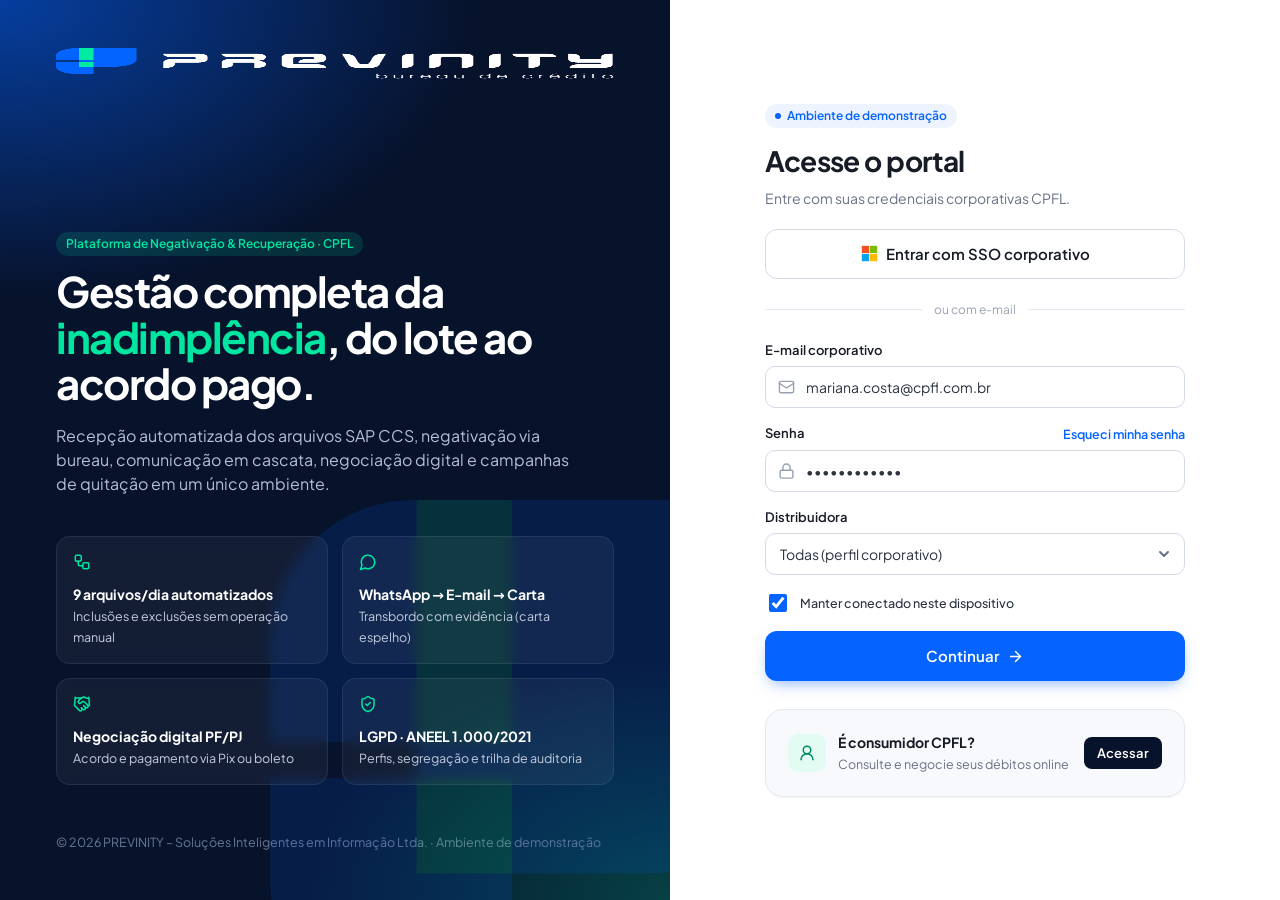
==== index.html @ edb1a4ec "Protótipo de telas Previnity · Plataforma de negativação e negociação CPFL Co-authored-by: Cursor <c" ====
<!doctype html>
<html lang="pt-BR">
<head>
  <meta charset="utf-8">
  <meta name="viewport" content="width=device-width, initial-scale=1">
  <title>Previnity · Portal de Gestão CPFL</title>
  <link rel="icon" href="assets/img/simbolo.png">
  <link rel="stylesheet" href="assets/css/styles.css">
</head>
<body>
  <main class="auth">
    <section class="auth-hero">
      <img class="shape" src="assets/img/simbolo.png" alt="">
      <img src="assets/img/logo-branco.png" alt="Previnity" style="height:34px;width:auto">
      <div style="margin-top:auto;padding-top:48px">
        <span class="badge badge-green no-dot" style="background:rgba(0,229,160,.14);color:var(--green)">Plataforma de Negativação &amp; Recuperação · CPFL</span>
        <h1 class="mt-2">Gestão completa da <em>inadimplência</em>, do lote ao acordo pago.</h1>
        <p class="lead">Recepção automatizada dos arquivos SAP CCS, negativação via bureau, comunicação em cascata, negociação digital e campanhas de quitação em um único ambiente.</p>
        <div class="auth-feats">
          <div class="auth-feat"><i data-lucide="workflow"></i><strong>9 arquivos/dia automatizados</strong><span>Inclusões e exclusões sem operação manual</span></div>
          <div class="auth-feat"><i data-lucide="message-circle"></i><strong>WhatsApp → E-mail → Carta</strong><span>Transbordo com evidência (carta espelho)</span></div>
          <div class="auth-feat"><i data-lucide="handshake"></i><strong>Negociação digital PF/PJ</strong><span>Acordo e pagamento via Pix ou boleto</span></div>
          <div class="auth-feat"><i data-lucide="shield-check"></i><strong>LGPD · ANEEL 1.000/2021</strong><span>Perfis, segregação e trilha de auditoria</span></div>
        </div>
      </div>
      <p class="small" style="margin-top:48px;color:#6b7894">© 2026 PREVINITY – Soluções Inteligentes em Informação Ltda. · Ambiente de demonstração</p>
    </section>

    <section class="auth-form">
      <div class="auth-card">
        <div id="step-login">
          <span class="badge badge-blue">Ambiente de demonstração</span>
          <h2 class="mt-2">Acesse o portal</h2>
          <p class="muted mt-1">Entre com suas credenciais corporativas CPFL.</p>

          <button class="btn btn-outline btn-block btn-lg mt-3" type="button" data-sso>
            <svg width="18" height="18" viewBox="0 0 21 21"><rect x="1" y="1" width="9" height="9" fill="#f25022"/><rect x="11" y="1" width="9" height="9" fill="#7fba00"/><rect x="1" y="11" width="9" height="9" fill="#00a4ef"/><rect x="11" y="11" width="9" height="9" fill="#ffb900"/></svg>
            Entrar com SSO corporativo
          </button>
          <div class="divider">ou com e-mail</div>

          <form id="login-form" class="stack" style="gap:16px">
            <div class="field">
              <label for="email">E-mail corporativo</label>
              <div class="input-icon"><i data-lucide="mail"></i><input class="input" id="email" type="email" value="mariana.costa@cpfl.com.br" required></div>
            </div>
            <div class="field">
              <div class="row-between"><label for="pwd">Senha</label><a href="#" class="small" style="font-weight:600">Esqueci minha senha</a></div>
              <div class="input-icon"><i data-lucide="lock"></i><input class="input" id="pwd" type="password" value="demonstracao" required></div>
            </div>
            <div class="field">
              <label for="dist">Distribuidora</label>
              <select class="select" id="dist">
                <option>Todas (perfil corporativo)</option>
                <option>CPFL Paulista</option>
                <option>CPFL Piratininga</option>
                <option>CPFL Santa Cruz</option>
                <option>RGE</option>
              </select>
            </div>
            <label class="check small"><input type="checkbox" checked> Manter conectado neste dispositivo</label>
            <button class="btn btn-primary btn-block btn-lg" type="submit">Continuar <i data-lucide="arrow-right"></i></button>
          </form>
        </div>

        <div id="step-mfa" class="hide">
          <button class="btn btn-ghost btn-sm" type="button" data-back style="margin-left:-12px"><i data-lucide="arrow-left"></i> Voltar</button>
          <div class="ico-box mt-2" style="width:52px;height:52px;border-radius:14px"><i data-lucide="smartphone"></i></div>
          <h2 class="mt-2">Verificação em 2 etapas</h2>
          <p class="muted mt-1">Digite o código de 6 dígitos enviado ao seu autenticador.</p>
          <form id="mfa-form" class="mt-3">
            <div class="row" style="gap:10px" id="otp">
              <input class="input" maxlength="1" inputmode="numeric" style="text-align:center;font-size:20px;font-weight:700;height:54px">
              <input class="input" maxlength="1" inputmode="numeric" style="text-align:center;font-size:20px;font-weight:700;height:54px">
              <input class="input" maxlength="1" inputmode="numeric" style="text-align:center;font-size:20px;font-weight:700;height:54px">
              <input class="input" maxlength="1" inputmode="numeric" style="text-align:center;font-size:20px;font-weight:700;height:54px">
              <input class="input" maxlength="1" inputmode="numeric" style="text-align:center;font-size:20px;font-weight:700;height:54px">
              <input class="input" maxlength="1" inputmode="numeric" style="text-align:center;font-size:20px;font-weight:700;height:54px">
            </div>
            <button class="btn btn-primary btn-block btn-lg mt-3" type="submit">Verificar e entrar</button>
            <p class="small muted mt-2" style="text-align:center">Não recebeu? <a href="#" style="font-weight:600">Reenviar código</a></p>
          </form>
        </div>

        <div class="card card-pad mt-4" style="background:var(--surface-2)">
          <div class="row">
            <div class="ico-box green"><i data-lucide="user-round"></i></div>
            <div class="grow" style="flex:1">
              <strong class="strong" style="display:block">É consumidor CPFL?</strong>
              <span class="small muted">Consulte e negocie seus débitos online</span>
            </div>
            <a class="btn btn-sm btn-dark" href="negociar.html">Acessar</a>
          </div>
        </div>
      </div>
    </section>
  </main>

  <script src="assets/vendor/lucide.min.js"></script>
  <script>
    lucide.createIcons();
    const login = document.getElementById('step-login');
    const mfa = document.getElementById('step-mfa');
    const showMfa = () => { login.classList.add('hide'); mfa.classList.remove('hide'); mfa.querySelector('input').focus(); };
    document.getElementById('login-form').addEventListener('submit', e => { e.preventDefault(); showMfa(); });
    document.querySelector('[data-sso]').addEventListener('click', showMfa);
    document.querySelector('[data-back]').addEventListener('click', () => { mfa.classList.add('hide'); login.classList.remove('hide'); });
    const otp = [...document.querySelectorAll('#otp input')];
    otp.forEach((el, i) => el.addEventListener('input', () => { if (el.value && otp[i + 1]) otp[i + 1].focus(); }));
    document.getElementById('mfa-form').addEventListener('submit', e => { e.preventDefault(); location.href = 'app.html#/dashboard'; });
  </script>
</body>
</html>
---- assets/css/styles.css ----
@font-face {
  font-family: "Jakarta";
  src: url("../fonts/jakarta.woff2") format("woff2");
  font-weight: 200 800;
  font-display: swap;
  unicode-range: U+0000-00FF, U+0131, U+0152-0153, U+02BB-02BC, U+02C6, U+02DA, U+02DC, U+2000-206F, U+20AC, U+2122, U+2191, U+2193, U+2212, U+2215, U+FEFF, U+FFFD;
}
@font-face {
  font-family: "Jakarta";
  src: url("../fonts/jakarta-ext.woff2") format("woff2");
  font-weight: 200 800;
  font-display: swap;
  unicode-range: U+0100-024F, U+0259, U+1E00-1EFF, U+2020, U+20A0-20AB, U+20AD-20CF, U+2113, U+2C60-2C7F, U+A720-A7FF;
}

:root {
  --blue: #0563ff;
  --blue-700: #0347c4;
  --blue-600: #0453e0;
  --blue-100: #dce8ff;
  --blue-50: #eef4ff;
  --green: #00e5a0;
  --green-600: #00b881;
  --green-700: #008a61;
  --green-50: #e3fcf3;
  --navy: #07122b;
  --navy-800: #0b1a3a;
  --navy-700: #13244b;
  --ink: #161b26;
  --text: #2b3240;
  --muted: #687285;
  --subtle: #98a1b2;
  --border: #e5e9f1;
  --border-strong: #d4dae5;
  --bg: #f4f6fb;
  --surface: #ffffff;
  --surface-2: #f8f9fc;
  --warn: #f59e0b;
  --warn-50: #fff6e5;
  --danger: #ef4444;
  --danger-50: #fdeceb;
  --violet: #7c5cff;
  --violet-50: #f1edff;
  --radius-sm: 8px;
  --radius: 12px;
  --radius-lg: 18px;
  --radius-xl: 26px;
  --shadow-sm: 0 1px 2px rgba(16, 24, 40, 0.05);
  --shadow: 0 1px 3px rgba(16, 24, 40, 0.06), 0 6px 16px rgba(16, 24, 40, 0.05);
  --shadow-lg: 0 24px 48px -12px rgba(7, 18, 43, 0.25);
  --sidebar-w: 264px;
  --topbar-h: 68px;
  --ease: cubic-bezier(0.2, 0.8, 0.2, 1);
}

*, *::before, *::after { box-sizing: border-box; }
html { -webkit-text-size-adjust: 100%; }
body {
  margin: 0;
  font-family: "Jakarta", ui-sans-serif, system-ui, -apple-system, "Segoe UI", Roboto, sans-serif;
  font-size: 14px;
  line-height: 1.5;
  color: var(--text);
  background: var(--bg);
  -webkit-font-smoothing: antialiased;
}
h1, h2, h3, h4, h5 { margin: 0; color: var(--ink); font-weight: 700; letter-spacing: -0.02em; }
p { margin: 0; }
a { color: var(--blue); text-decoration: none; }
img { max-width: 100%; display: block; }
button, input, select, textarea { font: inherit; color: inherit; }
::selection { background: var(--blue-100); }

.icon, [data-lucide] { width: 18px; height: 18px; stroke-width: 2; flex-shrink: 0; }

/* ---------- Buttons ---------- */
.btn {
  display: inline-flex; align-items: center; justify-content: center; gap: 8px;
  height: 40px; padding: 0 16px; border-radius: 10px;
  border: 1px solid transparent; background: var(--surface); color: var(--ink);
  font-weight: 600; font-size: 14px; cursor: pointer; white-space: nowrap;
  transition: background .15s, border-color .15s, color .15s, transform .1s, box-shadow .15s;
}
.btn:active { transform: translateY(1px); }
.btn svg { width: 17px; height: 17px; }
.btn-primary { background: var(--blue); color: #fff; box-shadow: 0 6px 16px -6px rgba(5, 99, 255, .6); }
.btn-primary:hover { background: var(--blue-600); }
.btn-accent { background: var(--green); color: var(--navy); box-shadow: 0 6px 16px -6px rgba(0, 229, 160, .7); }
.btn-accent:hover { background: #00d695; }
.btn-dark { background: var(--navy); color: #fff; }
.btn-dark:hover { background: var(--navy-700); }
.btn-outline { border-color: var(--border-strong); background: var(--surface); }
.btn-outline:hover { border-color: var(--blue); color: var(--blue); }
.btn-ghost { background: transparent; color: var(--muted); }
.btn-ghost:hover { background: var(--surface-2); color: var(--ink); }
.btn-danger { background: var(--danger-50); color: var(--danger); }
.btn-danger:hover { background: #fbd9d7; }
.btn-sm { height: 32px; padding: 0 12px; font-size: 13px; border-radius: 8px; }
.btn-lg { height: 50px; padding: 0 24px; font-size: 15px; border-radius: 12px; }
.btn-block { width: 100%; }
.btn-icon { width: 40px; padding: 0; }
.btn-icon.btn-sm { width: 32px; }

/* ---------- Forms ---------- */
.field { display: flex; flex-direction: column; gap: 6px; }
.field label, .label { font-size: 13px; font-weight: 600; color: var(--ink); }
.field .hint { font-size: 12px; color: var(--muted); }
.input, .select, .textarea {
  width: 100%; height: 42px; padding: 0 14px;
  border: 1px solid var(--border-strong); border-radius: 10px; background: var(--surface);
  transition: border-color .15s, box-shadow .15s; outline: none;
}
.textarea { height: auto; min-height: 96px; padding: 12px 14px; resize: vertical; }
.select { appearance: none; padding-right: 36px; cursor: pointer;
  background-image: url("data:image/svg+xml,%3Csvg xmlns='http://www.w3.org/2000/svg' width='16' height='16' fill='none' stroke='%23687285' stroke-width='2' stroke-linecap='round' stroke-linejoin='round'%3E%3Cpath d='m4 6 4 4 4-4'/%3E%3C/svg%3E");
  background-repeat: no-repeat; background-position: right 12px center; }
.input:focus, .select:focus, .textarea:focus { border-color: var(--blue); box-shadow: 0 0 0 4px rgba(5, 99, 255, .12); }
.input-icon { position: relative; }
.input-icon > svg { position: absolute; left: 13px; top: 50%; transform: translateY(-50%); color: var(--subtle); width: 17px; height: 17px; pointer-events: none; }
.input-icon .input { padding-left: 40px; }
.form-grid { display: grid; grid-template-columns: repeat(2, 1fr); gap: 16px; }
.form-grid .span-2 { grid-column: span 2; }

.switch { position: relative; display: inline-flex; width: 40px; height: 22px; flex-shrink: 0; }
.switch input { opacity: 0; width: 0; height: 0; }
.switch span { position: absolute; inset: 0; border-radius: 99px; background: var(--border-strong); transition: .2s; cursor: pointer; }
.switch span::after { content: ""; position: absolute; width: 16px; height: 16px; left: 3px; top: 3px; border-radius: 50%; background: #fff; box-shadow: var(--shadow-sm); transition: .2s var(--ease); }
.switch input:checked + span { background: var(--blue); }
.switch input:checked + span::after { transform: translateX(18px); }

.check { display: inline-flex; align-items: center; gap: 10px; cursor: pointer; font-weight: 500; }
.check input { width: 18px; height: 18px; accent-color: var(--blue); }

/* ---------- Badges / chips ---------- */
.badge {
  display: inline-flex; align-items: center; gap: 6px; height: 24px; padding: 0 10px;
  border-radius: 99px; font-size: 12px; font-weight: 600; white-space: nowrap;
  background: var(--surface-2); color: var(--muted);
}
.badge::before { content: ""; width: 6px; height: 6px; border-radius: 50%; background: currentColor; }
.badge.no-dot::before { display: none; }
.badge-blue { background: var(--blue-50); color: var(--blue); }
.badge-green { background: var(--green-50); color: var(--green-700); }
.badge-warn { background: var(--warn-50); color: #b45309; }
.badge-danger { background: var(--danger-50); color: #c2302a; }
.badge-violet { background: var(--violet-50); color: var(--violet); }
.badge-dark { background: var(--navy); color: #fff; }

.chip-group { display: flex; flex-wrap: wrap; gap: 8px; }
.chip {
  display: inline-flex; align-items: center; gap: 6px; height: 34px; padding: 0 14px;
  border-radius: 99px; border: 1px solid var(--border-strong); background: var(--surface);
  font-weight: 600; font-size: 13px; cursor: pointer; color: var(--muted); transition: .15s;
}
.chip svg { width: 15px; height: 15px; }
.chip:hover { border-color: var(--blue); color: var(--blue); }
.chip.active { background: var(--blue); border-color: var(--blue); color: #fff; }

/* ---------- Cards ---------- */
.card { background: var(--surface); border: 1px solid var(--border); border-radius: var(--radius-lg); box-shadow: var(--shadow-sm); }
.card-pad { padding: 22px; }
.card-head { display: flex; align-items: center; justify-content: space-between; gap: 12px; padding: 18px 22px; border-bottom: 1px solid var(--border); flex-wrap: wrap; }
.card-head h3 { font-size: 16px; }
.card-head p { color: var(--muted); font-size: 13px; margin-top: 2px; }
.card-body { padding: 22px; }
.card-foot { padding: 14px 22px; border-top: 1px solid var(--border); display: flex; align-items: center; justify-content: space-between; gap: 12px; color: var(--muted); font-size: 13px; flex-wrap: wrap; }

/* ---------- Layout grid ---------- */
.grid { display: grid; gap: 20px; }
.g-2 { grid-template-columns: repeat(2, minmax(0, 1fr)); }
.g-3 { grid-template-columns: repeat(3, minmax(0, 1fr)); }
.g-4 { grid-template-columns: repeat(4, minmax(0, 1fr)); }
.g-main { grid-template-columns: minmax(0, 2fr) minmax(0, 1fr); }
.stack { display: flex; flex-direction: column; gap: 20px; }
.row { display: flex; align-items: center; gap: 12px; }
.row-between { display: flex; align-items: center; justify-content: space-between; gap: 12px; }
.wrap { flex-wrap: wrap; }
.muted { color: var(--muted); }
.small { font-size: 12.5px; }
.strong { font-weight: 700; color: var(--ink); }
.mono { font-family: ui-monospace, SFMono-Regular, Menlo, monospace; font-size: 12.5px; }
.text-green { color: var(--green-700); }
.text-danger { color: var(--danger); }
.text-blue { color: var(--blue); }
.mt-1 { margin-top: 6px; } .mt-2 { margin-top: 12px; } .mt-3 { margin-top: 20px; } .mt-4 { margin-top: 28px; }
.hide { display: none !important; }

/* ---------- App shell ---------- */
.app { display: flex; min-height: 100vh; }
.sidebar {
  position: fixed; inset: 0 auto 0 0; width: var(--sidebar-w); z-index: 40;
  background: var(--navy); color: #c4cce0; display: flex; flex-direction: column;
  transition: transform .3s var(--ease);
  background-image: radial-gradient(600px 300px at -10% -10%, rgba(5, 99, 255, .35), transparent 60%), radial-gradient(400px 260px at 120% 110%, rgba(0, 229, 160, .12), transparent 60%);
}
.sidebar-brand { height: var(--topbar-h); display: flex; align-items: center; padding: 0 22px; border-bottom: 1px solid rgba(255, 255, 255, .06); }
.sidebar-brand img { height: 26px; width: auto; }
.sidebar-client { margin: 16px 16px 6px; padding: 12px; border-radius: 12px; background: rgba(255, 255, 255, .05); border: 1px solid rgba(255, 255, 255, .07); display: flex; align-items: center; gap: 10px; }
.sidebar-client .logo-cpfl { width: 36px; height: 36px; border-radius: 9px; background: #fff; display: grid; place-items: center; font-weight: 800; color: #0a3d91; font-size: 11px; letter-spacing: -.02em; }
.sidebar-client strong { display: block; color: #fff; font-size: 13px; }
.sidebar-client span { font-size: 11.5px; color: #8e9ab5; }
.nav { flex: 1; overflow-y: auto; padding: 10px 12px 20px; scrollbar-width: thin; scrollbar-color: rgba(255, 255, 255, .12) transparent; }
.nav-title { font-size: 10.5px; text-transform: uppercase; letter-spacing: .12em; color: #6b7894; font-weight: 700; padding: 16px 12px 8px; }
.nav a {
  display: flex; align-items: center; gap: 12px; padding: 9px 12px; margin: 2px 0;
  border-radius: 10px; color: #b5bfd5; font-weight: 500; font-size: 13.5px; position: relative; transition: .15s;
}
.nav a svg { width: 18px; height: 18px; opacity: .85; }
.nav a:hover { background: rgba(255, 255, 255, .06); color: #fff; }
.nav a.active { background: linear-gradient(90deg, rgba(5, 99, 255, .9), rgba(5, 99, 255, .55)); color: #fff; box-shadow: 0 8px 20px -10px rgba(5, 99, 255, .9); }
.nav a.active::before { content: ""; position: absolute; left: -12px; top: 8px; bottom: 8px; width: 3px; border-radius: 0 3px 3px 0; background: var(--green); }
.nav .count { margin-left: auto; font-size: 11px; font-weight: 700; background: rgba(0, 229, 160, .15); color: var(--green); padding: 1px 8px; border-radius: 99px; }
.sidebar-foot { padding: 14px 16px; border-top: 1px solid rgba(255, 255, 255, .06); }
.sidebar-foot .status { display: flex; align-items: center; gap: 8px; font-size: 12px; color: #8e9ab5; }
.pulse { width: 8px; height: 8px; border-radius: 50%; background: var(--green); box-shadow: 0 0 0 0 rgba(0, 229, 160, .6); animation: pulse 2s infinite; }
@keyframes pulse { 70% { box-shadow: 0 0 0 8px rgba(0, 229, 160, 0); } 100% { box-shadow: 0 0 0 0 rgba(0, 229, 160, 0); } }

.main { flex: 1; margin-left: var(--sidebar-w); min-width: 0; display: flex; flex-direction: column; }
.topbar {
  position: sticky; top: 0; z-index: 30; height: var(--topbar-h);
  display: flex; align-items: center; gap: 14px; padding: 0 28px;
  background: rgba(244, 246, 251, .85); backdrop-filter: blur(12px); border-bottom: 1px solid var(--border);
}
.topbar .search { flex: 1; max-width: 440px; }
.topbar .search .input { height: 40px; background: var(--surface); }
.kbd { position: absolute; right: 10px; top: 50%; transform: translateY(-50%); font-size: 11px; color: var(--subtle); border: 1px solid var(--border); border-radius: 6px; padding: 1px 6px; background: var(--surface-2); }
.topbar-actions { margin-left: auto; display: flex; align-items: center; gap: 8px; }
.icon-btn { position: relative; width: 40px; height: 40px; border-radius: 10px; display: grid; place-items: center; border: 1px solid var(--border); background: var(--surface); cursor: pointer; color: var(--muted); transition: .15s; }
.icon-btn:hover { color: var(--blue); border-color: var(--blue-100); }
.icon-btn .dot { position: absolute; top: 9px; right: 10px; width: 8px; height: 8px; border-radius: 50%; background: var(--danger); border: 2px solid #fff; }
.user-chip { display: flex; align-items: center; gap: 10px; padding: 4px 12px 4px 4px; border-radius: 99px; border: 1px solid var(--border); background: var(--surface); cursor: pointer; }
.avatar { width: 32px; height: 32px; border-radius: 50%; display: grid; place-items: center; font-weight: 700; font-size: 12px; color: #fff; background: linear-gradient(135deg, var(--blue), #3b8bff); flex-shrink: 0; }
.avatar.green { background: linear-gradient(135deg, var(--green-600), var(--green)); color: var(--navy); }
.avatar.violet { background: linear-gradient(135deg, #6a4cff, #9f87ff); }
.avatar.warn { background: linear-gradient(135deg, #f59e0b, #fbbf24); }
.user-chip strong { font-size: 13px; color: var(--ink); display: block; line-height: 1.2; }
.user-chip div span { font-size: 11.5px; color: var(--muted); }
.menu-toggle { display: none; }

.content { padding: 28px; max-width: 1480px; width: 100%; margin: 0 auto; }
.page-head { display: flex; align-items: flex-end; justify-content: space-between; gap: 16px; margin-bottom: 24px; flex-wrap: wrap; }
.page-head h1 { font-size: 26px; }
.page-head p { color: var(--muted); margin-top: 4px; }
.breadcrumb { display: flex; align-items: center; gap: 6px; font-size: 12.5px; color: var(--subtle); margin-bottom: 8px; font-weight: 500; }
.breadcrumb svg { width: 14px; height: 14px; }
.page-actions { display: flex; gap: 10px; flex-wrap: wrap; }

/* ---------- KPI ---------- */
.kpi { padding: 20px; position: relative; overflow: hidden; }
.kpi-top { display: flex; align-items: center; justify-content: space-between; }
.kpi-icon { width: 42px; height: 42px; border-radius: 12px; display: grid; place-items: center; background: var(--blue-50); color: var(--blue); }
.kpi-icon.green { background: var(--green-50); color: var(--green-700); }
.kpi-icon.warn { background: var(--warn-50); color: #b45309; }
.kpi-icon.violet { background: var(--violet-50); color: var(--violet); }
.kpi-icon.danger { background: var(--danger-50); color: var(--danger); }
.kpi-label { color: var(--muted); font-size: 13px; font-weight: 500; margin-top: 16px; }
.kpi-value { font-size: 28px; font-weight: 800; color: var(--ink); letter-spacing: -.03em; margin-top: 2px; line-height: 1.2; }
.kpi-value small { font-size: 15px; font-weight: 700; color: var(--muted); }
.trend { display: inline-flex; align-items: center; gap: 3px; font-size: 12px; font-weight: 700; padding: 2px 8px; border-radius: 99px; }
.trend svg { width: 13px; height: 13px; }
.trend.up { color: var(--green-700); background: var(--green-50); }
.trend.down { color: #c2302a; background: var(--danger-50); }
.kpi-foot { margin-top: 10px; font-size: 12px; color: var(--muted); display: flex; gap: 6px; align-items: center; }
.kpi.hero { background: linear-gradient(135deg, var(--blue) 0%, #0347c4 100%); color: #dbe7ff; border: 0; }
.kpi.hero .kpi-value, .kpi.hero h3 { color: #fff; }
.kpi.hero .kpi-label { color: #c5d8ff; }
.kpi.hero .kpi-icon { background: rgba(255, 255, 255, .15); color: #fff; }
.kpi.hero::after { content: ""; position: absolute; right: -40px; bottom: -60px; width: 180px; height: 180px; border-radius: 40px; background: var(--green); opacity: .18; transform: rotate(18deg); }

/* ---------- Table ---------- */
.table-wrap { overflow-x: auto; }
.table { width: 100%; border-collapse: collapse; min-width: 720px; }
.table th { text-align: left; font-size: 11.5px; text-transform: uppercase; letter-spacing: .06em; font-weight: 700; color: var(--subtle); padding: 12px 16px; background: var(--surface-2); border-bottom: 1px solid var(--border); white-space: nowrap; }
.table td { padding: 14px 16px; border-bottom: 1px solid var(--border); vertical-align: middle; }
.table tr:last-child td { border-bottom: 0; }
.table tbody tr { transition: background .12s; }
.table tbody tr:hover { background: #fafbff; }
.table tbody tr.clickable { cursor: pointer; }
.table .cell-user { display: flex; align-items: center; gap: 10px; }
.table .cell-user strong { display: block; color: var(--ink); font-weight: 600; }
.table .cell-user span { font-size: 12px; color: var(--muted); }
.table .num { text-align: right; font-variant-numeric: tabular-nums; }
.toolbar { display: flex; align-items: center; gap: 10px; padding: 14px 22px; border-bottom: 1px solid var(--border); flex-wrap: wrap; }
.toolbar .input-icon { flex: 1; min-width: 220px; max-width: 360px; }
.toolbar .select { width: auto; min-width: 160px; }
.pager { display: flex; gap: 6px; }
.pager button { width: 32px; height: 32px; border-radius: 8px; border: 1px solid var(--border); background: var(--surface); cursor: pointer; font-weight: 600; font-size: 13px; }
.pager button.active { background: var(--blue); color: #fff; border-color: var(--blue); }

/* ---------- Tabs ---------- */
.tabs { display: flex; gap: 4px; padding: 4px; background: var(--surface-2); border: 1px solid var(--border); border-radius: 12px; width: fit-content; max-width: 100%; overflow-x: auto; }
.tab { height: 34px; padding: 0 14px; border-radius: 9px; border: 0; background: transparent; font-weight: 600; font-size: 13px; color: var(--muted); cursor: pointer; white-space: nowrap; display: inline-flex; align-items: center; gap: 6px; }
.tab.active { background: var(--surface); color: var(--ink); box-shadow: var(--shadow); }
.tab .badge { height: 20px; padding: 0 7px; font-size: 11px; }
.tabs-line { display: flex; gap: 24px; border-bottom: 1px solid var(--border); padding: 0 22px; overflow-x: auto; }
.tabs-line .tab { height: 48px; padding: 0; border-radius: 0; border-bottom: 2px solid transparent; }
.tabs-line .tab.active { box-shadow: none; color: var(--blue); border-color: var(--blue); background: transparent; }

/* ---------- Progress ---------- */
.progress { height: 8px; border-radius: 99px; background: var(--surface-2); overflow: hidden; border: 1px solid var(--border); }
.progress > span { display: block; height: 100%; border-radius: inherit; background: linear-gradient(90deg, var(--blue), #3d8bff); transition: width .6s var(--ease); }
.progress.green > span { background: linear-gradient(90deg, var(--green-600), var(--green)); }
.progress.warn > span { background: var(--warn); }
.progress.thin { height: 6px; }

.list { display: flex; flex-direction: column; }
.list-item { display: flex; align-items: center; gap: 12px; padding: 14px 0; border-bottom: 1px dashed var(--border); }
.list-item:last-child { border-bottom: 0; }
.list-item .grow { flex: 1; min-width: 0; }
.list-item strong { color: var(--ink); font-weight: 600; display: block; }
.list-item span.sub { font-size: 12px; color: var(--muted); }

.ico-box { width: 38px; height: 38px; border-radius: 10px; display: grid; place-items: center; background: var(--blue-50); color: var(--blue); flex-shrink: 0; }
.ico-box.green { background: var(--green-50); color: var(--green-700); }
.ico-box.warn { background: var(--warn-50); color: #b45309; }
.ico-box.danger { background: var(--danger-50); color: var(--danger); }
.ico-box.violet { background: var(--violet-50); color: var(--violet); }
.ico-box.dark { background: var(--navy); color: var(--green); }
.ico-box.wa { background: #e6f9ee; color: #16a34a; }

/* ---------- Pipeline / flow ---------- */
.flow { display: grid; grid-template-columns: repeat(5, 1fr); gap: 12px; }
.flow-step { position: relative; padding: 16px; border-radius: 14px; background: var(--surface-2); border: 1px solid var(--border); }
.flow-step:not(:last-child)::after { content: ""; position: absolute; right: -10px; top: 50%; width: 8px; height: 8px; border-top: 2px solid var(--border-strong); border-right: 2px solid var(--border-strong); transform: translateY(-50%) rotate(45deg); }
.flow-step .n { font-size: 11px; font-weight: 700; color: var(--blue); text-transform: uppercase; letter-spacing: .08em; }
.flow-step strong { display: block; color: var(--ink); margin: 4px 0 2px; font-size: 14px; }
.flow-step .v { font-size: 20px; font-weight: 800; color: var(--ink); letter-spacing: -.02em; }
.flow-step.done { background: var(--green-50); border-color: #b5f3dc; }
.flow-step.done .n { color: var(--green-700); }
.flow-step.run { background: var(--blue-50); border-color: var(--blue-100); }

.cascade { display: flex; align-items: stretch; gap: 0; }
.cascade-item { flex: 1; padding: 18px; border: 1px solid var(--border); background: var(--surface); position: relative; }
.cascade-item:first-child { border-radius: 14px 0 0 14px; }
.cascade-item:last-child { border-radius: 0 14px 14px 0; }
.cascade-item + .cascade-item { border-left: 0; }
.cascade-item .row { margin-bottom: 12px; }
.cascade-arrow { position: absolute; right: -13px; top: 50%; transform: translateY(-50%); width: 26px; height: 26px; border-radius: 50%; background: var(--surface); border: 1px solid var(--border); display: grid; place-items: center; z-index: 2; color: var(--muted); }
.cascade-arrow svg { width: 14px; height: 14px; }

/* ---------- Timeline ---------- */
.timeline { position: relative; padding-left: 28px; }
.timeline::before { content: ""; position: absolute; left: 9px; top: 6px; bottom: 6px; width: 2px; background: var(--border); }
.tl-item { position: relative; padding-bottom: 20px; }
.tl-item:last-child { padding-bottom: 0; }
.tl-dot { position: absolute; left: -28px; top: 1px; width: 20px; height: 20px; border-radius: 50%; background: var(--surface); border: 2px solid var(--blue); display: grid; place-items: center; }
.tl-dot svg { width: 11px; height: 11px; color: var(--blue); stroke-width: 3; }
.tl-item.ok .tl-dot { border-color: var(--green-600); background: var(--green-50); }
.tl-item.ok .tl-dot svg { color: var(--green-700); }
.tl-item.fail .tl-dot { border-color: var(--danger); background: var(--danger-50); }
.tl-item.fail .tl-dot svg { color: var(--danger); }
.tl-item.pending .tl-dot { border-color: var(--border-strong); }
.tl-item.pending .tl-dot svg { color: var(--subtle); }
.tl-item strong { color: var(--ink); font-weight: 600; display: block; }
.tl-item .sub { font-size: 12px; color: var(--muted); }

/* ---------- Modal / drawer ---------- */
.overlay { position: fixed; inset: 0; background: rgba(7, 18, 43, .5); backdrop-filter: blur(3px); z-index: 80; opacity: 0; pointer-events: none; transition: opacity .25s; }
.overlay.open { opacity: 1; pointer-events: auto; }
.overlay.nav { z-index: 35; }
.modal { position: fixed; left: 50%; top: 50%; z-index: 90; width: min(640px, calc(100vw - 32px)); max-height: calc(100vh - 48px); overflow: auto; background: var(--surface); border-radius: 22px; box-shadow: var(--shadow-lg); transform: translate(-50%, -46%) scale(.98); opacity: 0; pointer-events: none; transition: .25s var(--ease); }
.modal.lg { width: min(920px, calc(100vw - 32px)); }
.modal.open { transform: translate(-50%, -50%) scale(1); opacity: 1; pointer-events: auto; }
.modal-head { display: flex; align-items: flex-start; justify-content: space-between; gap: 16px; padding: 22px 24px 0; }
.modal-head h3 { font-size: 18px; }
.modal-head p { color: var(--muted); font-size: 13px; margin-top: 3px; }
.modal-body { padding: 20px 24px; }
.modal-foot { display: flex; justify-content: flex-end; gap: 10px; padding: 16px 24px; border-top: 1px solid var(--border); background: var(--surface-2); border-radius: 0 0 22px 22px; position: sticky; bottom: 0; }
.drawer { position: fixed; top: 0; right: 0; bottom: 0; z-index: 90; width: min(520px, 100vw); background: var(--surface); box-shadow: var(--shadow-lg); transform: translateX(100%); transition: transform .3s var(--ease); display: flex; flex-direction: column; }
.drawer.open { transform: none; }
.drawer-head { padding: 20px 24px; border-bottom: 1px solid var(--border); display: flex; justify-content: space-between; gap: 12px; align-items: flex-start; }
.drawer-body { padding: 22px 24px; overflow-y: auto; flex: 1; }
.drawer-foot { padding: 14px 24px; border-top: 1px solid var(--border); display: flex; gap: 10px; justify-content: flex-end; }

.dl { display: grid; grid-template-columns: 1fr 1fr; gap: 14px 20px; }
.dl div span { display: block; font-size: 12px; color: var(--muted); font-weight: 500; }
.dl div strong { color: var(--ink); font-weight: 600; font-size: 14px; }

/* ---------- Toast ---------- */
.toasts { position: fixed; right: 20px; bottom: 20px; z-index: 120; display: flex; flex-direction: column; gap: 10px; }
.toast { display: flex; align-items: center; gap: 12px; min-width: 300px; max-width: 420px; padding: 14px 16px; border-radius: 14px; background: var(--navy); color: #fff; box-shadow: var(--shadow-lg); animation: toastIn .35s var(--ease); font-weight: 500; }
.toast .ico-box { width: 32px; height: 32px; background: rgba(0, 229, 160, .15); color: var(--green); }
.toast.out { animation: toastOut .3s forwards; }
@keyframes toastIn { from { transform: translateY(20px); opacity: 0; } }
@keyframes toastOut { to { transform: translateX(30px); opacity: 0; } }

/* ---------- Dropzone ---------- */
.dropzone { border: 2px dashed var(--border-strong); border-radius: 16px; padding: 34px; text-align: center; background: var(--surface-2); cursor: pointer; transition: .2s; }
.dropzone:hover, .dropzone.drag { border-color: var(--blue); background: var(--blue-50); }
.dropzone .ico-box { margin: 0 auto 12px; width: 52px; height: 52px; border-radius: 14px; }

/* ---------- Steps (wizard) ---------- */
.steps { display: flex; gap: 8px; }
.step { flex: 1; display: flex; align-items: center; gap: 10px; padding: 12px; border-radius: 12px; border: 1px solid var(--border); background: var(--surface); }
.step .n { width: 28px; height: 28px; border-radius: 50%; display: grid; place-items: center; background: var(--surface-2); border: 1px solid var(--border); font-weight: 700; font-size: 13px; color: var(--muted); flex-shrink: 0; }
.step strong { font-size: 13px; color: var(--muted); font-weight: 600; display: block; line-height: 1.2; }
.step span { font-size: 11.5px; color: var(--subtle); }
.step.active { border-color: var(--blue); box-shadow: 0 0 0 4px rgba(5, 99, 255, .08); }
.step.active .n { background: var(--blue); color: #fff; border-color: var(--blue); }
.step.active strong { color: var(--ink); }
.step.done .n { background: var(--green); color: var(--navy); border-color: var(--green); }
.step.done strong { color: var(--ink); }

.option-card { border: 1.5px solid var(--border); border-radius: 14px; padding: 16px; cursor: pointer; transition: .15s; background: var(--surface); display: flex; gap: 12px; align-items: flex-start; }
.option-card:hover { border-color: var(--blue-100); }
.option-card.selected { border-color: var(--blue); background: var(--blue-50); box-shadow: 0 0 0 4px rgba(5, 99, 255, .08); }
.option-card strong { color: var(--ink); display: block; }
.option-card p { color: var(--muted); font-size: 12.5px; margin-top: 2px; }

/* ---------- Letter (carta espelho) ---------- */
.letter { background: #fff; border: 1px solid var(--border); border-radius: 8px; padding: 34px 38px; font-size: 12.5px; color: #333; box-shadow: 0 20px 40px -20px rgba(7, 18, 43, .25); position: relative; line-height: 1.65; }
.letter h4 { font-size: 14px; text-transform: uppercase; letter-spacing: .04em; margin: 18px 0 8px; }
.letter .stamp { position: absolute; top: 24px; right: 28px; border: 2px solid var(--green-600); color: var(--green-700); font-weight: 800; font-size: 11px; padding: 4px 10px; border-radius: 6px; transform: rotate(6deg); letter-spacing: .06em; }
.letter table { width: 100%; border-collapse: collapse; margin: 10px 0; }
.letter td, .letter th { border: 1px solid #e3e3e3; padding: 6px 8px; text-align: left; font-size: 12px; }

.wa-phone { background: #e5ddd5; border-radius: 22px; padding: 18px 14px; min-height: 320px; background-image: radial-gradient(rgba(0,0,0,.035) 1px, transparent 1px); background-size: 14px 14px; }
.wa-bubble { background: #fff; border-radius: 4px 14px 14px 14px; padding: 10px 12px; max-width: 88%; font-size: 13px; box-shadow: 0 1px 1px rgba(0,0,0,.08); color: #111; }
.wa-bubble + .wa-bubble { margin-top: 8px; }
.wa-bubble .time { font-size: 10.5px; color: #8a8a8a; text-align: right; margin-top: 4px; display: flex; align-items: center; gap: 4px; justify-content: flex-end; }
.wa-bubble .time svg { width: 14px; height: 14px; color: #34b7f1; }
.wa-bubble .btn-wa { display: block; text-align: center; color: #0a84ff; padding-top: 8px; margin-top: 8px; border-top: 1px solid #eee; font-weight: 600; }

.empty { text-align: center; padding: 48px 24px; color: var(--muted); }
.empty .ico-box { margin: 0 auto 14px; width: 56px; height: 56px; border-radius: 16px; }

.chart-box { position: relative; height: 280px; }
.chart-box.sm { height: 200px; }
.chart-box.xs { height: 160px; }
.legend { display: flex; gap: 16px; flex-wrap: wrap; font-size: 12.5px; color: var(--muted); }
.legend i { display: inline-block; width: 10px; height: 10px; border-radius: 3px; margin-right: 6px; vertical-align: -1px; }

.banner { display: flex; flex-wrap: wrap; align-items: center; gap: 16px; padding: 18px 22px; border-radius: var(--radius-lg); background: linear-gradient(110deg, var(--navy) 0%, var(--navy-700) 60%, #0b3aa0 100%); color: #c4cce0; position: relative; overflow: hidden; }
.banner h3 { color: #fff; font-size: 17px; }
.banner::after { content: ""; position: absolute; right: -30px; top: -50px; width: 200px; height: 200px; border-radius: 50px; background: var(--green); opacity: .12; transform: rotate(20deg); }
.banner > * { position: relative; z-index: 1; }

.dist-grid { display: grid; grid-template-columns: repeat(3, 1fr); gap: 12px; }
.dist-card { padding: 14px; border: 1px solid var(--border); border-radius: 14px; background: var(--surface); }
.dist-card .row-between { margin-bottom: 10px; }
.dist-card strong { color: var(--ink); font-size: 13.5px; }

.dropdown { position: absolute; top: calc(100% + 8px); right: 0; min-width: 320px; background: var(--surface); border: 1px solid var(--border); border-radius: 16px; box-shadow: var(--shadow-lg); z-index: 60; opacity: 0; pointer-events: none; transform: translateY(-6px); transition: .2s var(--ease); }
.dropdown.open { opacity: 1; pointer-events: auto; transform: none; }
.rel { position: relative; }

/* ---------- Auth ---------- */
.auth { min-height: 100vh; display: grid; grid-template-columns: 1.1fr 1fr; background: var(--surface); }
.auth-hero { position: relative; overflow: hidden; padding: 48px 56px; display: flex; flex-direction: column; color: #c4cce0;
  background: var(--navy);
  background-image: radial-gradient(800px 500px at 0% 0%, rgba(5, 99, 255, .55), transparent 60%), radial-gradient(600px 400px at 100% 100%, rgba(0, 229, 160, .22), transparent 60%); }
.auth-hero .shape { position: absolute; right: -120px; bottom: -120px; width: 520px; opacity: .14; }
.auth-hero h1 { color: #fff; font-size: 42px; line-height: 1.1; letter-spacing: -.035em; max-width: 560px; }
.auth-hero h1 em { font-style: normal; color: var(--green); }
.auth-hero p.lead { font-size: 16px; max-width: 520px; margin-top: 18px; color: #b5bfd5; }
.auth-feats { display: grid; grid-template-columns: 1fr 1fr; gap: 14px; margin-top: 40px; max-width: 560px; }
.auth-feat { padding: 16px; border-radius: 14px; background: rgba(255, 255, 255, .05); border: 1px solid rgba(255, 255, 255, .08); backdrop-filter: blur(6px); }
.auth-feat svg { color: var(--green); margin-bottom: 8px; }
.auth-feat strong { color: #fff; display: block; font-size: 14px; }
.auth-feat span { font-size: 12.5px; }
.auth-form { display: flex; align-items: center; justify-content: center; padding: 48px 24px; }
.auth-card { width: 100%; max-width: 420px; }
.auth-card h2 { font-size: 28px; }
.divider { display: flex; align-items: center; gap: 12px; color: var(--subtle); font-size: 12px; margin: 22px 0; }
.divider::before, .divider::after { content: ""; flex: 1; height: 1px; background: var(--border); }

/* ---------- Responsive ---------- */
@media (max-width: 1280px) {
  .g-4 { grid-template-columns: repeat(2, minmax(0, 1fr)); }
  .flow { grid-template-columns: repeat(3, 1fr); }
  .flow-step:nth-child(3)::after { display: none; }
}
@media (max-width: 1080px) {
  .g-main, .g-3 { grid-template-columns: minmax(0, 1fr); }
  .dist-grid { grid-template-columns: repeat(2, 1fr); }
  .auth { grid-template-columns: 1fr; }
  .auth-hero { padding: 36px 28px; }
  .auth-hero h1 { font-size: 32px; }
  .auth-hero .shape { width: 320px; }
}
@media (max-width: 900px) {
  .sidebar { transform: translateX(-100%); }
  .app.nav-open .sidebar { transform: none; }
  .app.nav-open .overlay.nav { opacity: 1; pointer-events: auto; }
  .main { margin-left: 0; }
  .menu-toggle { display: grid; }
  .topbar { padding: 0 16px; }
  .topbar .search { display: none; }
  .user-chip div { display: none; }
  .user-chip { padding: 4px; }
  .content { padding: 20px 16px; }
  .g-2 { grid-template-columns: minmax(0, 1fr); }
  .cascade { flex-direction: column; }
  .cascade-item:first-child { border-radius: 14px 14px 0 0; }
  .cascade-item:last-child { border-radius: 0 0 14px 14px; }
  .cascade-item + .cascade-item { border-left: 1px solid var(--border); border-top: 0; }
  .cascade-arrow { right: 50%; top: auto; bottom: -13px; transform: translateX(50%) rotate(90deg); }
  .steps { flex-direction: column; }
}
@media (max-width: 640px) {
  .g-4 { grid-template-columns: minmax(0, 1fr); }
  .flow { grid-template-columns: 1fr; }
  .flow-step::after { display: none; }
  .dist-grid { grid-template-columns: 1fr; }
  .form-grid { grid-template-columns: 1fr; }
  .form-grid .span-2 { grid-column: auto; }
  .page-head h1 { font-size: 22px; }
  .auth-feats { grid-template-columns: 1fr; }
  .dl { grid-template-columns: 1fr; }
  .toasts { left: 16px; right: 16px; }
  .toast { min-width: 0; }
  .letter { padding: 24px 20px; }
  .topbar-actions .hide-sm { display: none; }
}
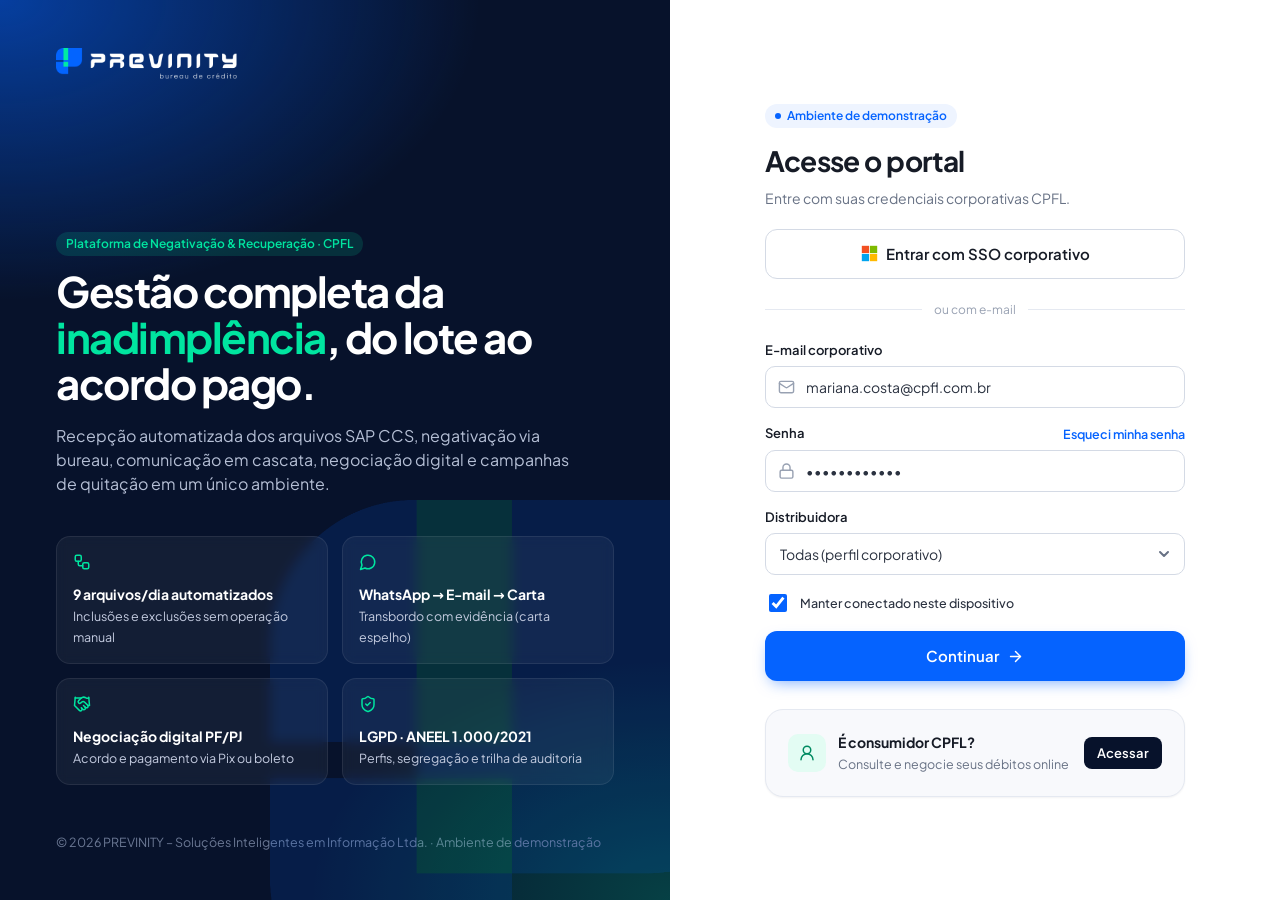
==== commit cb44dd51: "Ajusta logo e layout do login em telas menores Co-authored-by: Cursor <cursoragent@cursor.com>" ====
--- a/index.html
+++ b/index.html
@@ -5,13 +5,13 @@
   <meta name="viewport" content="width=device-width, initial-scale=1">
   <title>Previnity · Portal de Gestão CPFL</title>
   <link rel="icon" href="assets/img/simbolo.png">
-  <link rel="stylesheet" href="assets/css/styles.css">
+  <link rel="stylesheet" href="assets/css/styles.css?v=2">
 </head>
 <body>
   <main class="auth">
     <section class="auth-hero">
       <img class="shape" src="assets/img/simbolo.png" alt="">
-      <img src="assets/img/logo-branco.png" alt="Previnity" style="height:34px;width:auto">
+      <img src="assets/img/logo-branco.png" alt="Previnity" style="height:34px;width:auto;align-self:flex-start;object-fit:contain">
       <div style="margin-top:auto;padding-top:48px">
         <span class="badge badge-green no-dot" style="background:rgba(0,229,160,.14);color:var(--green)">Plataforma de Negativação &amp; Recuperação · CPFL</span>
         <h1 class="mt-2">Gestão completa da <em>inadimplência</em>, do lote ao acordo pago.</h1>
@@ -89,7 +89,7 @@
               <strong class="strong" style="display:block">É consumidor CPFL?</strong>
               <span class="small muted">Consulte e negocie seus débitos online</span>
             </div>
-            <a class="btn btn-sm btn-dark" href="negociar.html">Acessar</a>
+            <a class="btn btn-sm btn-dark" href="negociar">Acessar</a>
           </div>
         </div>
       </div>
@@ -107,7 +107,7 @@
     document.querySelector('[data-back]').addEventListener('click', () => { mfa.classList.add('hide'); login.classList.remove('hide'); });
     const otp = [...document.querySelectorAll('#otp input')];
     otp.forEach((el, i) => el.addEventListener('input', () => { if (el.value && otp[i + 1]) otp[i + 1].focus(); }));
-    document.getElementById('mfa-form').addEventListener('submit', e => { e.preventDefault(); location.href = 'app.html#/dashboard'; });
+    document.getElementById('mfa-form').addEventListener('submit', e => { e.preventDefault(); location.href = 'gestao#/dashboard'; });
   </script>
 </body>
 </html>
--- a/assets/css/styles.css
+++ b/assets/css/styles.css
@@ -474,8 +474,11 @@
   .g-main, .g-3 { grid-template-columns: minmax(0, 1fr); }
   .dist-grid { grid-template-columns: repeat(2, 1fr); }
   .auth { grid-template-columns: 1fr; }
-  .auth-hero { padding: 36px 28px; }
-  .auth-hero h1 { font-size: 32px; }
+  .auth-hero { padding: 28px 24px 32px; }
+  .auth-hero > div { padding-top: 28px !important; }
+  .auth-hero h1 { font-size: 28px; }
+  .auth-hero p.lead { font-size: 14.5px; margin-top: 10px; }
+  .auth-feats, .auth-hero > p.small { display: none; }
   .auth-hero .shape { width: 320px; }
 }
 @media (max-width: 900px) {
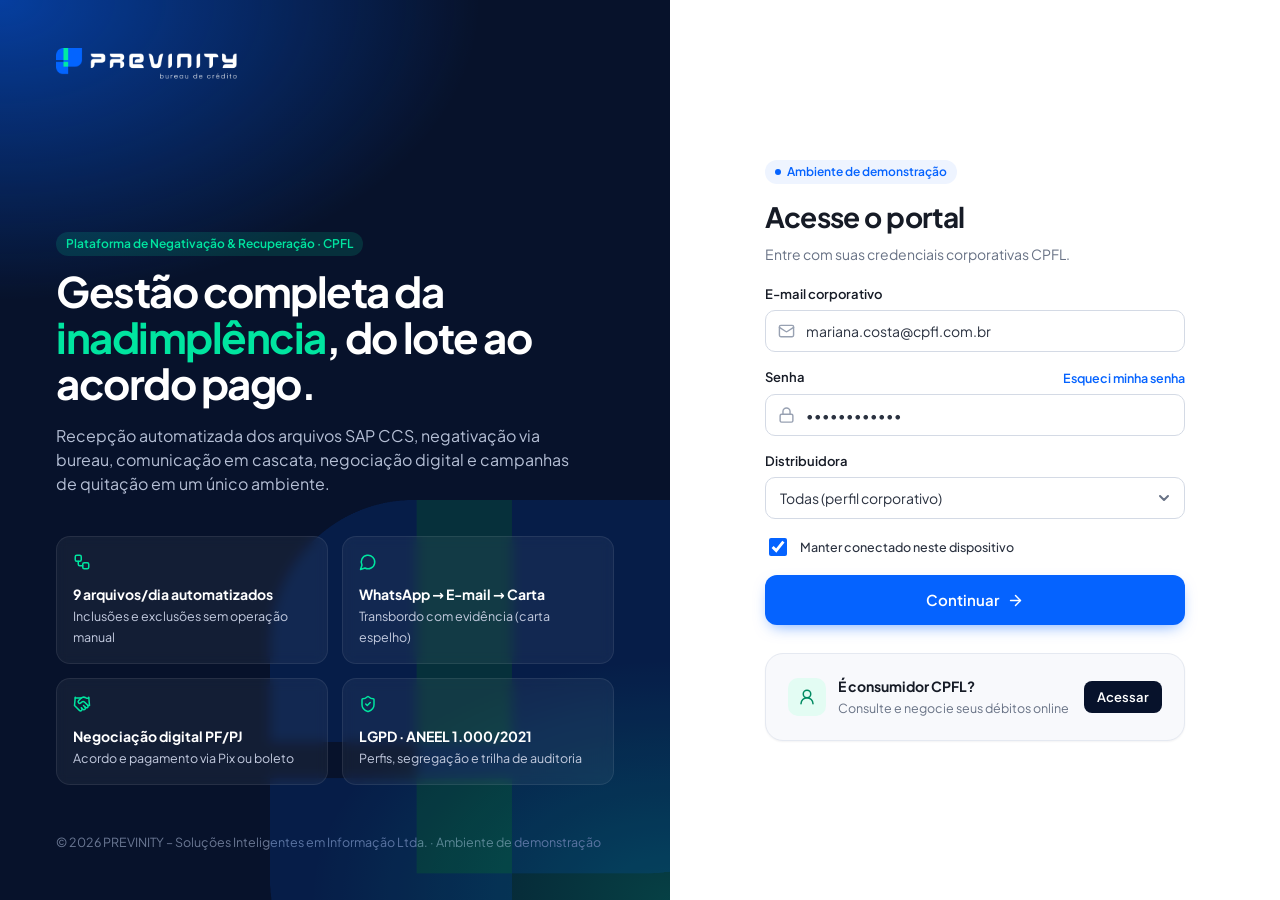
==== commit 99865554: "Remove login SSO corporativo Co-authored-by: Cursor <cursoragent@cursor.com>" ====
--- a/index.html
+++ b/index.html
@@ -5,7 +5,7 @@
   <meta name="viewport" content="width=device-width, initial-scale=1">
   <title>Previnity · Portal de Gestão CPFL</title>
   <link rel="icon" href="assets/img/simbolo.png">
-  <link rel="stylesheet" href="assets/css/styles.css?v=2">
+  <link rel="stylesheet" href="assets/css/styles.css?v=3">
 </head>
 <body>
   <main class="auth">
@@ -33,13 +33,7 @@
           <h2 class="mt-2">Acesse o portal</h2>
           <p class="muted mt-1">Entre com suas credenciais corporativas CPFL.</p>
 
-          <button class="btn btn-outline btn-block btn-lg mt-3" type="button" data-sso>
-            <svg width="18" height="18" viewBox="0 0 21 21"><rect x="1" y="1" width="9" height="9" fill="#f25022"/><rect x="11" y="1" width="9" height="9" fill="#7fba00"/><rect x="1" y="11" width="9" height="9" fill="#00a4ef"/><rect x="11" y="11" width="9" height="9" fill="#ffb900"/></svg>
-            Entrar com SSO corporativo
-          </button>
-          <div class="divider">ou com e-mail</div>
-
-          <form id="login-form" class="stack" style="gap:16px">
+          <form id="login-form" class="stack mt-3" style="gap:16px">
             <div class="field">
               <label for="email">E-mail corporativo</label>
               <div class="input-icon"><i data-lucide="mail"></i><input class="input" id="email" type="email" value="mariana.costa@cpfl.com.br" required></div>
@@ -103,7 +97,6 @@
     const mfa = document.getElementById('step-mfa');
     const showMfa = () => { login.classList.add('hide'); mfa.classList.remove('hide'); mfa.querySelector('input').focus(); };
     document.getElementById('login-form').addEventListener('submit', e => { e.preventDefault(); showMfa(); });
-    document.querySelector('[data-sso]').addEventListener('click', showMfa);
     document.querySelector('[data-back]').addEventListener('click', () => { mfa.classList.add('hide'); login.classList.remove('hide'); });
     const otp = [...document.querySelectorAll('#otp input')];
     otp.forEach((el, i) => el.addEventListener('input', () => { if (el.value && otp[i + 1]) otp[i + 1].focus(); }));
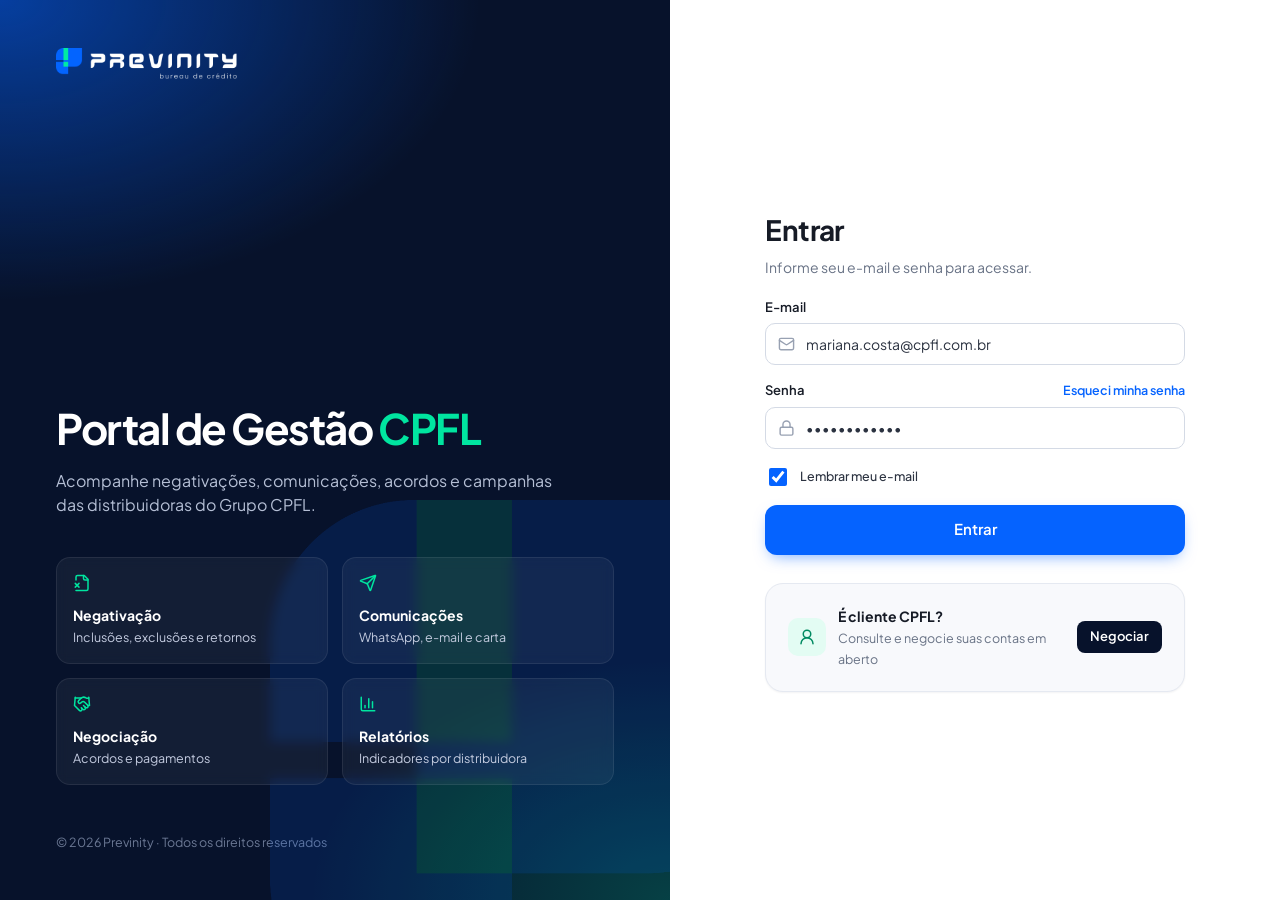
==== commit ba240538: "Textos mais simples na tela de acesso Co-authored-by: Cursor <cursoragent@cursor.com>" ====
--- a/index.html
+++ b/index.html
@@ -13,55 +13,43 @@
       <img class="shape" src="assets/img/simbolo.png" alt="">
       <img src="assets/img/logo-branco.png" alt="Previnity" style="height:34px;width:auto;align-self:flex-start;object-fit:contain">
       <div style="margin-top:auto;padding-top:48px">
-        <span class="badge badge-green no-dot" style="background:rgba(0,229,160,.14);color:var(--green)">Plataforma de Negativação &amp; Recuperação · CPFL</span>
-        <h1 class="mt-2">Gestão completa da <em>inadimplência</em>, do lote ao acordo pago.</h1>
-        <p class="lead">Recepção automatizada dos arquivos SAP CCS, negativação via bureau, comunicação em cascata, negociação digital e campanhas de quitação em um único ambiente.</p>
+        <h1>Portal de Gestão <em>CPFL</em></h1>
+        <p class="lead">Acompanhe negativações, comunicações, acordos e campanhas das distribuidoras do Grupo CPFL.</p>
         <div class="auth-feats">
-          <div class="auth-feat"><i data-lucide="workflow"></i><strong>9 arquivos/dia automatizados</strong><span>Inclusões e exclusões sem operação manual</span></div>
-          <div class="auth-feat"><i data-lucide="message-circle"></i><strong>WhatsApp → E-mail → Carta</strong><span>Transbordo com evidência (carta espelho)</span></div>
-          <div class="auth-feat"><i data-lucide="handshake"></i><strong>Negociação digital PF/PJ</strong><span>Acordo e pagamento via Pix ou boleto</span></div>
-          <div class="auth-feat"><i data-lucide="shield-check"></i><strong>LGPD · ANEEL 1.000/2021</strong><span>Perfis, segregação e trilha de auditoria</span></div>
+          <div class="auth-feat"><i data-lucide="file-x-2"></i><strong>Negativação</strong><span>Inclusões, exclusões e retornos</span></div>
+          <div class="auth-feat"><i data-lucide="send"></i><strong>Comunicações</strong><span>WhatsApp, e-mail e carta</span></div>
+          <div class="auth-feat"><i data-lucide="handshake"></i><strong>Negociação</strong><span>Acordos e pagamentos</span></div>
+          <div class="auth-feat"><i data-lucide="bar-chart-3"></i><strong>Relatórios</strong><span>Indicadores por distribuidora</span></div>
         </div>
       </div>
-      <p class="small" style="margin-top:48px;color:#6b7894">© 2026 PREVINITY – Soluções Inteligentes em Informação Ltda. · Ambiente de demonstração</p>
+      <p class="small" style="margin-top:48px;color:#6b7894">© 2026 Previnity · Todos os direitos reservados</p>
     </section>
 
     <section class="auth-form">
       <div class="auth-card">
         <div id="step-login">
-          <span class="badge badge-blue">Ambiente de demonstração</span>
-          <h2 class="mt-2">Acesse o portal</h2>
-          <p class="muted mt-1">Entre com suas credenciais corporativas CPFL.</p>
+          <h2>Entrar</h2>
+          <p class="muted mt-1">Informe seu e-mail e senha para acessar.</p>
 
           <form id="login-form" class="stack mt-3" style="gap:16px">
             <div class="field">
-              <label for="email">E-mail corporativo</label>
+              <label for="email">E-mail</label>
               <div class="input-icon"><i data-lucide="mail"></i><input class="input" id="email" type="email" value="mariana.costa@cpfl.com.br" required></div>
             </div>
             <div class="field">
               <div class="row-between"><label for="pwd">Senha</label><a href="#" class="small" style="font-weight:600">Esqueci minha senha</a></div>
               <div class="input-icon"><i data-lucide="lock"></i><input class="input" id="pwd" type="password" value="demonstracao" required></div>
             </div>
-            <div class="field">
-              <label for="dist">Distribuidora</label>
-              <select class="select" id="dist">
-                <option>Todas (perfil corporativo)</option>
-                <option>CPFL Paulista</option>
-                <option>CPFL Piratininga</option>
-                <option>CPFL Santa Cruz</option>
-                <option>RGE</option>
-              </select>
-            </div>
-            <label class="check small"><input type="checkbox" checked> Manter conectado neste dispositivo</label>
-            <button class="btn btn-primary btn-block btn-lg" type="submit">Continuar <i data-lucide="arrow-right"></i></button>
+            <label class="check small"><input type="checkbox" checked> Lembrar meu e-mail</label>
+            <button class="btn btn-primary btn-block btn-lg" type="submit">Entrar</button>
           </form>
         </div>
 
         <div id="step-mfa" class="hide">
           <button class="btn btn-ghost btn-sm" type="button" data-back style="margin-left:-12px"><i data-lucide="arrow-left"></i> Voltar</button>
-          <div class="ico-box mt-2" style="width:52px;height:52px;border-radius:14px"><i data-lucide="smartphone"></i></div>
-          <h2 class="mt-2">Verificação em 2 etapas</h2>
-          <p class="muted mt-1">Digite o código de 6 dígitos enviado ao seu autenticador.</p>
+          <div class="ico-box mt-2" style="width:52px;height:52px;border-radius:14px"><i data-lucide="mail-check"></i></div>
+          <h2 class="mt-2">Código de verificação</h2>
+          <p class="muted mt-1">Enviamos um código de 6 dígitos para o seu e-mail.</p>
           <form id="mfa-form" class="mt-3">
             <div class="row" style="gap:10px" id="otp">
               <input class="input" maxlength="1" inputmode="numeric" style="text-align:center;font-size:20px;font-weight:700;height:54px">
@@ -71,7 +59,7 @@
               <input class="input" maxlength="1" inputmode="numeric" style="text-align:center;font-size:20px;font-weight:700;height:54px">
               <input class="input" maxlength="1" inputmode="numeric" style="text-align:center;font-size:20px;font-weight:700;height:54px">
             </div>
-            <button class="btn btn-primary btn-block btn-lg mt-3" type="submit">Verificar e entrar</button>
+            <button class="btn btn-primary btn-block btn-lg mt-3" type="submit">Confirmar</button>
             <p class="small muted mt-2" style="text-align:center">Não recebeu? <a href="#" style="font-weight:600">Reenviar código</a></p>
           </form>
         </div>
@@ -80,10 +68,10 @@
           <div class="row">
             <div class="ico-box green"><i data-lucide="user-round"></i></div>
             <div class="grow" style="flex:1">
-              <strong class="strong" style="display:block">É consumidor CPFL?</strong>
-              <span class="small muted">Consulte e negocie seus débitos online</span>
+              <strong class="strong" style="display:block">É cliente CPFL?</strong>
+              <span class="small muted">Consulte e negocie suas contas em aberto</span>
             </div>
-            <a class="btn btn-sm btn-dark" href="negociar">Acessar</a>
+            <a class="btn btn-sm btn-dark" href="negociar">Negociar</a>
           </div>
         </div>
       </div>
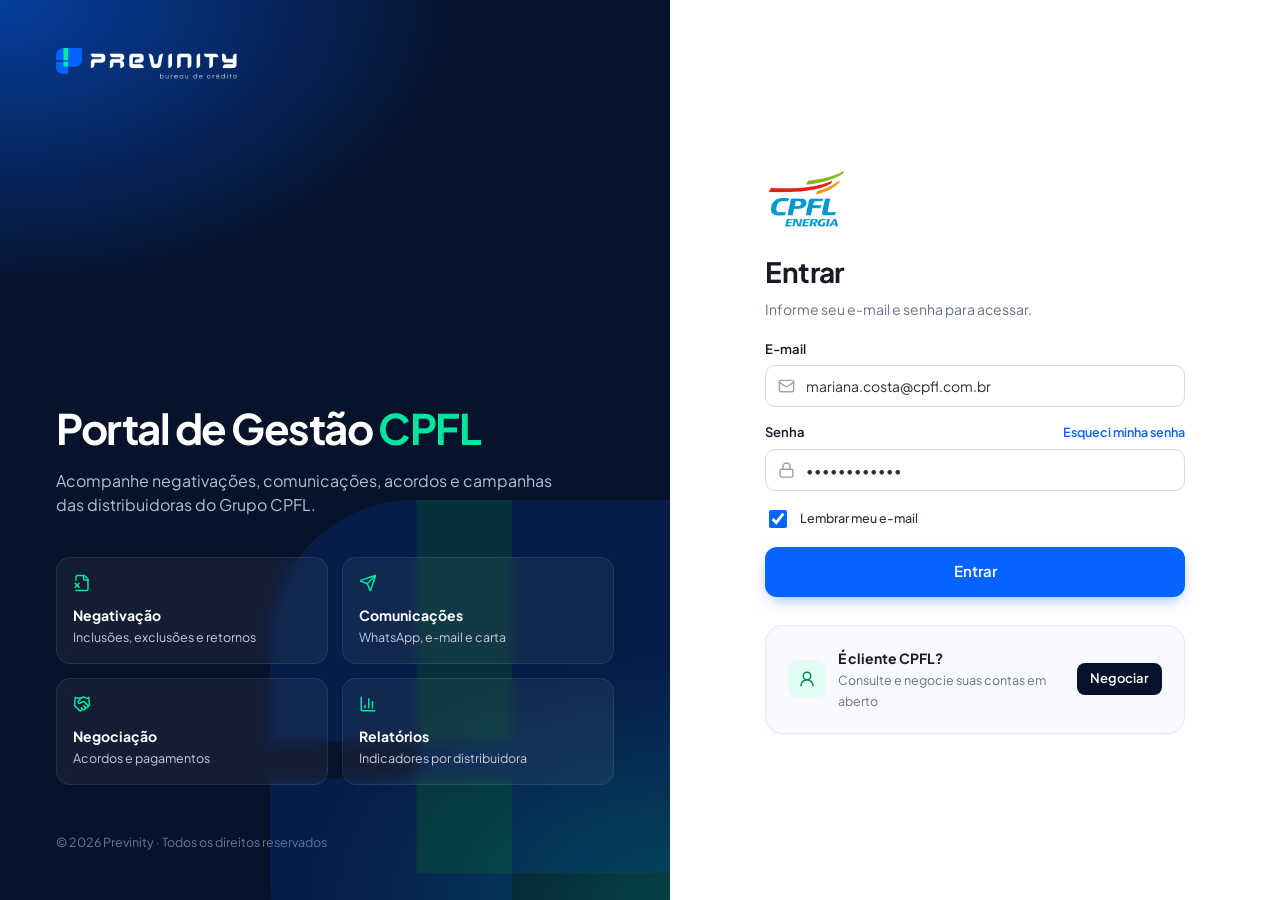
==== commit 05de29fd: "Logo CPFL no login, menu, portal do consumidor e carta espelho Co-authored-by: Cursor <cursoragent@c" ====
--- a/index.html
+++ b/index.html
@@ -5,7 +5,7 @@
   <meta name="viewport" content="width=device-width, initial-scale=1">
   <title>Previnity · Portal de Gestão CPFL</title>
   <link rel="icon" href="assets/img/simbolo.png">
-  <link rel="stylesheet" href="assets/css/styles.css?v=3">
+  <link rel="stylesheet" href="assets/css/styles.css?v=5">
 </head>
 <body>
   <main class="auth">
@@ -28,6 +28,7 @@
     <section class="auth-form">
       <div class="auth-card">
         <div id="step-login">
+          <img src="assets/img/cpfl.png" alt="CPFL Energia" style="height:64px;width:auto;margin-bottom:20px">
           <h2>Entrar</h2>
           <p class="muted mt-1">Informe seu e-mail e senha para acessar.</p>
 
--- a/assets/css/styles.css
+++ b/assets/css/styles.css
@@ -196,7 +196,8 @@
 .sidebar-brand { height: var(--topbar-h); display: flex; align-items: center; padding: 0 22px; border-bottom: 1px solid rgba(255, 255, 255, .06); }
 .sidebar-brand img { height: 26px; width: auto; }
 .sidebar-client { margin: 16px 16px 6px; padding: 12px; border-radius: 12px; background: rgba(255, 255, 255, .05); border: 1px solid rgba(255, 255, 255, .07); display: flex; align-items: center; gap: 10px; }
-.sidebar-client .logo-cpfl { width: 36px; height: 36px; border-radius: 9px; background: #fff; display: grid; place-items: center; font-weight: 800; color: #0a3d91; font-size: 11px; letter-spacing: -.02em; }
+.sidebar-client .logo-cpfl { width: 46px; height: 40px; border-radius: 9px; background: #fff; display: grid; place-items: center; padding: 4px; flex-shrink: 0; }
+.sidebar-client .logo-cpfl img { width: 100%; height: 100%; object-fit: contain; }
 .sidebar-client strong { display: block; color: #fff; font-size: 13px; }
 .sidebar-client span { font-size: 11.5px; color: #8e9ab5; }
 .nav { flex: 1; overflow-y: auto; padding: 10px 12px 20px; scrollbar-width: thin; scrollbar-color: rgba(255, 255, 255, .12) transparent; }
@@ -278,7 +279,7 @@
 .table tbody tr.clickable { cursor: pointer; }
 .table .cell-user { display: flex; align-items: center; gap: 10px; }
 .table .cell-user strong { display: block; color: var(--ink); font-weight: 600; }
-.table .cell-user span { font-size: 12px; color: var(--muted); }
+.table .cell-user div span { font-size: 12px; color: var(--muted); }
 .table .num { text-align: right; font-variant-numeric: tabular-nums; }
 .toolbar { display: flex; align-items: center; gap: 10px; padding: 14px 22px; border-bottom: 1px solid var(--border); flex-wrap: wrap; }
 .toolbar .input-icon { flex: 1; min-width: 220px; max-width: 360px; }
